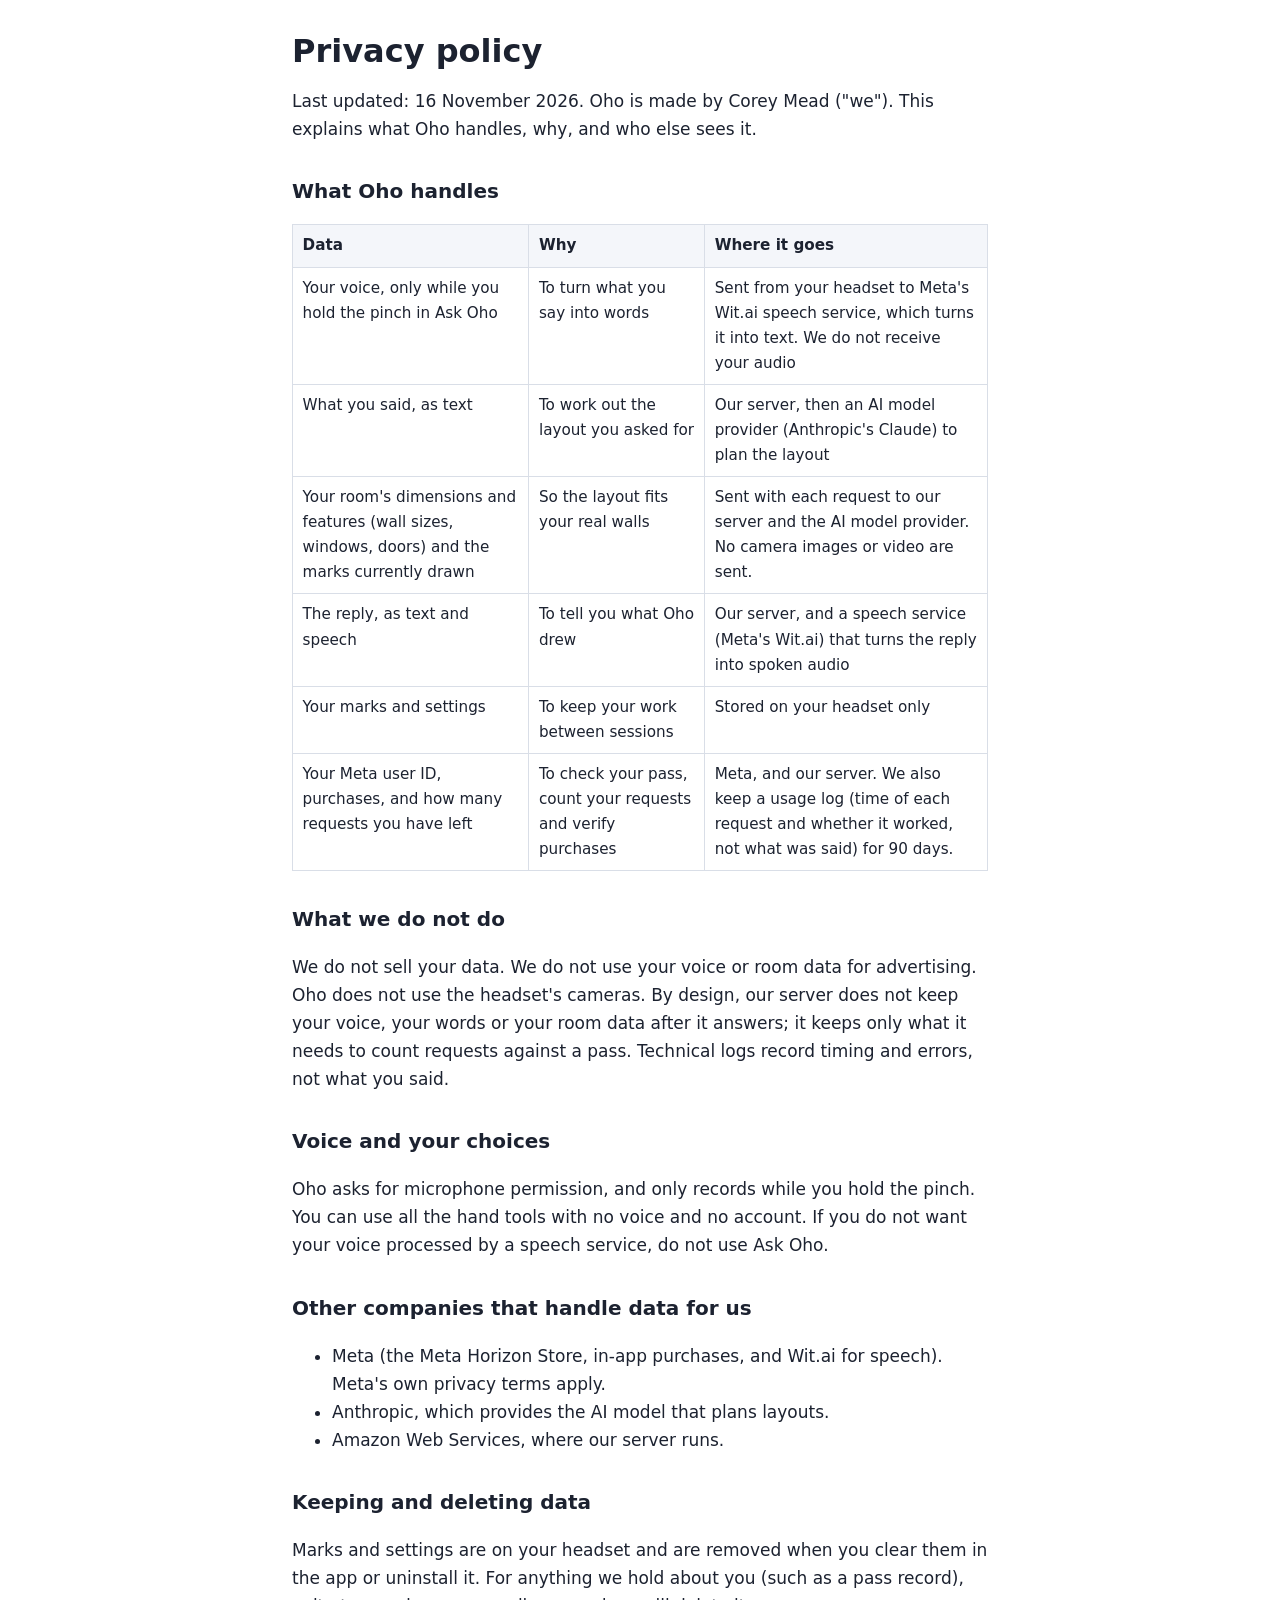
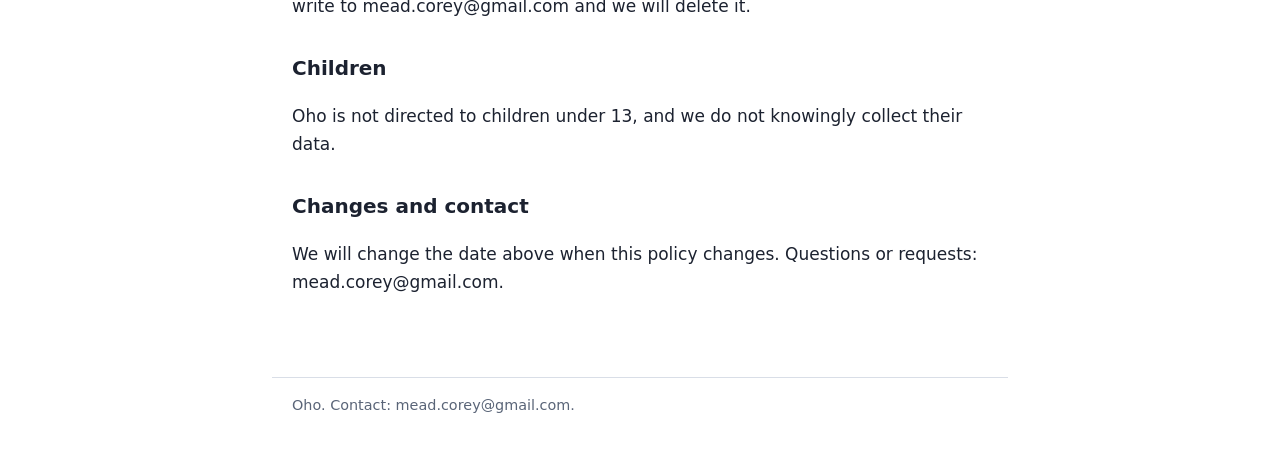
==== privacy.html @ ffb927c7 "Oho privacy policy" ====
<!doctype html>
<html lang="en">
<head>
<meta charset="utf-8">
<meta name="viewport" content="width=device-width, initial-scale=1">
<title>Oho privacy policy</title>
<link rel="stylesheet" href="style.css">
</head>
<body>
<main>
<h1>Privacy policy</h1>
<p>Last updated: 16 November 2026. Oho is made by Corey Mead ("we"). This explains what Oho handles, why, and who else sees it.</p>

<h2>What Oho handles</h2>
<table>
<tr><th>Data</th><th>Why</th><th>Where it goes</th></tr>
<tr><td>Your voice, only while you hold the pinch in Ask Oho</td><td>To turn what you say into words</td><td>Sent from your headset to Meta's Wit.ai speech service, which turns it into text. We do not receive your audio</td></tr>
<tr><td>What you said, as text</td><td>To work out the layout you asked for</td><td>Our server, then an AI model provider (Anthropic's Claude) to plan the layout</td></tr>
<tr><td>Your room's dimensions and features (wall sizes, windows, doors) and the marks currently drawn</td><td>So the layout fits your real walls</td><td>Sent with each request to our server and the AI model provider. No camera images or video are sent.</td></tr>
<tr><td>The reply, as text and speech</td><td>To tell you what Oho drew</td><td>Our server, and a speech service (Meta's Wit.ai) that turns the reply into spoken audio</td></tr>
<tr><td>Your marks and settings</td><td>To keep your work between sessions</td><td>Stored on your headset only</td></tr>
<tr><td>Your Meta user ID, purchases, and how many requests you have left</td><td>To check your pass, count your requests and verify purchases</td><td>Meta, and our server. We also keep a usage log (time of each request and whether it worked, not what was said) for 90 days.</td></tr>
</table>

<h2>What we do not do</h2>
<p>We do not sell your data. We do not use your voice or room data for advertising. Oho does not use the headset's cameras. By design, our server does not keep your voice, your words or your room data after it answers; it keeps only what it needs to count requests against a pass. Technical logs record timing and errors, not what you said.</p>

<h2>Voice and your choices</h2>
<p>Oho asks for microphone permission, and only records while you hold the pinch. You can use all the hand tools with no voice and no account. If you do not want your voice processed by a speech service, do not use Ask Oho.</p>

<h2>Other companies that handle data for us</h2>
<ul>
<li>Meta (the Meta Horizon Store, in-app purchases, and Wit.ai for speech). Meta's own privacy terms apply.</li>
<li>Anthropic, which provides the AI model that plans layouts.</li>
<li>Amazon Web Services, where our server runs.</li>
</ul>

<h2>Keeping and deleting data</h2>
<p>Marks and settings are on your headset and are removed when you clear them in the app or uninstall it. For anything we hold about you (such as a pass record), write to mead.corey@gmail.com and we will delete it.</p>

<h2>Children</h2>
<p>Oho is not directed to children under 13, and we do not knowingly collect their data.</p>

<h2>Changes and contact</h2>
<p>We will change the date above when this policy changes. Questions or requests: mead.corey@gmail.com.</p>
</main>
<footer>Oho. Contact: mead.corey@gmail.com.</footer>
</body>
</html>
---- style.css ----
/* Oho site. Plain CSS, light and dark. */
:root { --bg:#ffffff; --text:#1c2230; --muted:#5a6578; --accent:#0a6f83; --rule:#d9dee7; --card:#f4f6fa; --warn:#fff4d6; --warn-text:#5c4300; }
@media (prefers-color-scheme: dark) { :root { --bg:#10141c; --text:#e8ecf3; --muted:#a3adbf; --accent:#4fc3d9; --rule:#2a3140; --card:#181e29; --warn:#3a2f10; --warn-text:#f3d98a; } }
* { box-sizing: border-box; }
body { margin:0; background:var(--bg); color:var(--text); font:17px/1.65 system-ui,-apple-system,"Segoe UI",Roboto,sans-serif; }
header, main, footer { max-width: 46rem; margin: 0 auto; padding: 0 1.25rem; }
header { padding-top: 1.5rem; display:flex; gap:1.25rem; align-items:baseline; flex-wrap:wrap; }
header a.brand { font-weight:700; font-size:1.35rem; color:var(--text); text-decoration:none; }
nav a { color:var(--muted); text-decoration:none; margin-right:1rem; }
nav a:hover, nav a[aria-current] { color:var(--accent); }
main { padding-bottom: 2rem; }
h1 { font-size:2rem; line-height:1.2; margin:2rem 0 .5rem; }
h2 { font-size:1.25rem; margin:2rem 0 .25rem; }
a { color:var(--accent); }
table { border-collapse:collapse; width:100%; margin:1rem 0; font-size:.95rem; }
th, td { border:1px solid var(--rule); padding:.5rem .6rem; text-align:left; vertical-align:top; }
th { background:var(--card); }
.lead { font-size:1.2rem; color:var(--muted); }
.draft { background:var(--warn); color:var(--warn-text); padding:.75rem 1rem; border-radius:8px; margin:1.25rem 0; }
.card { background:var(--card); border:1px solid var(--rule); border-radius:12px; padding:1rem 1.25rem; margin:1rem 0; }
footer { border-top:1px solid var(--rule); margin-top:2rem; padding-top:1rem; padding-bottom:2rem; color:var(--muted); font-size:.9rem; }
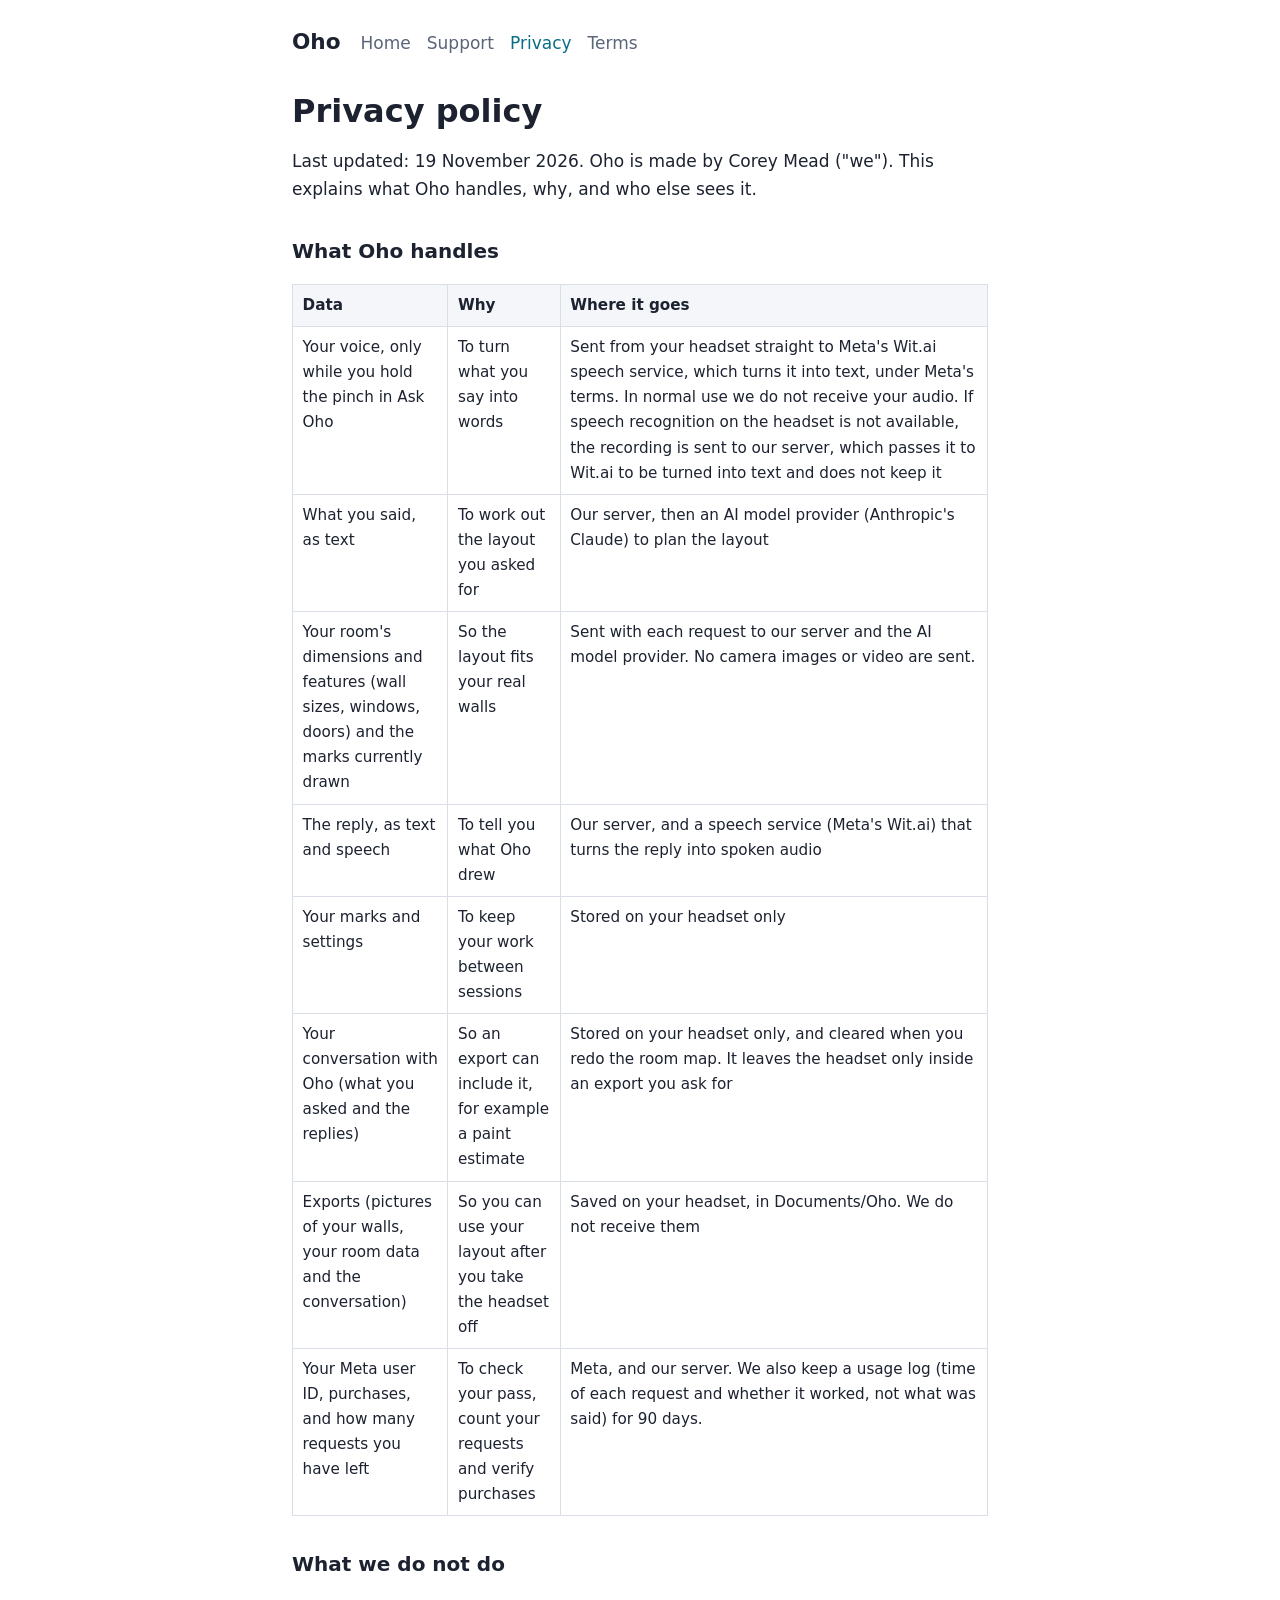
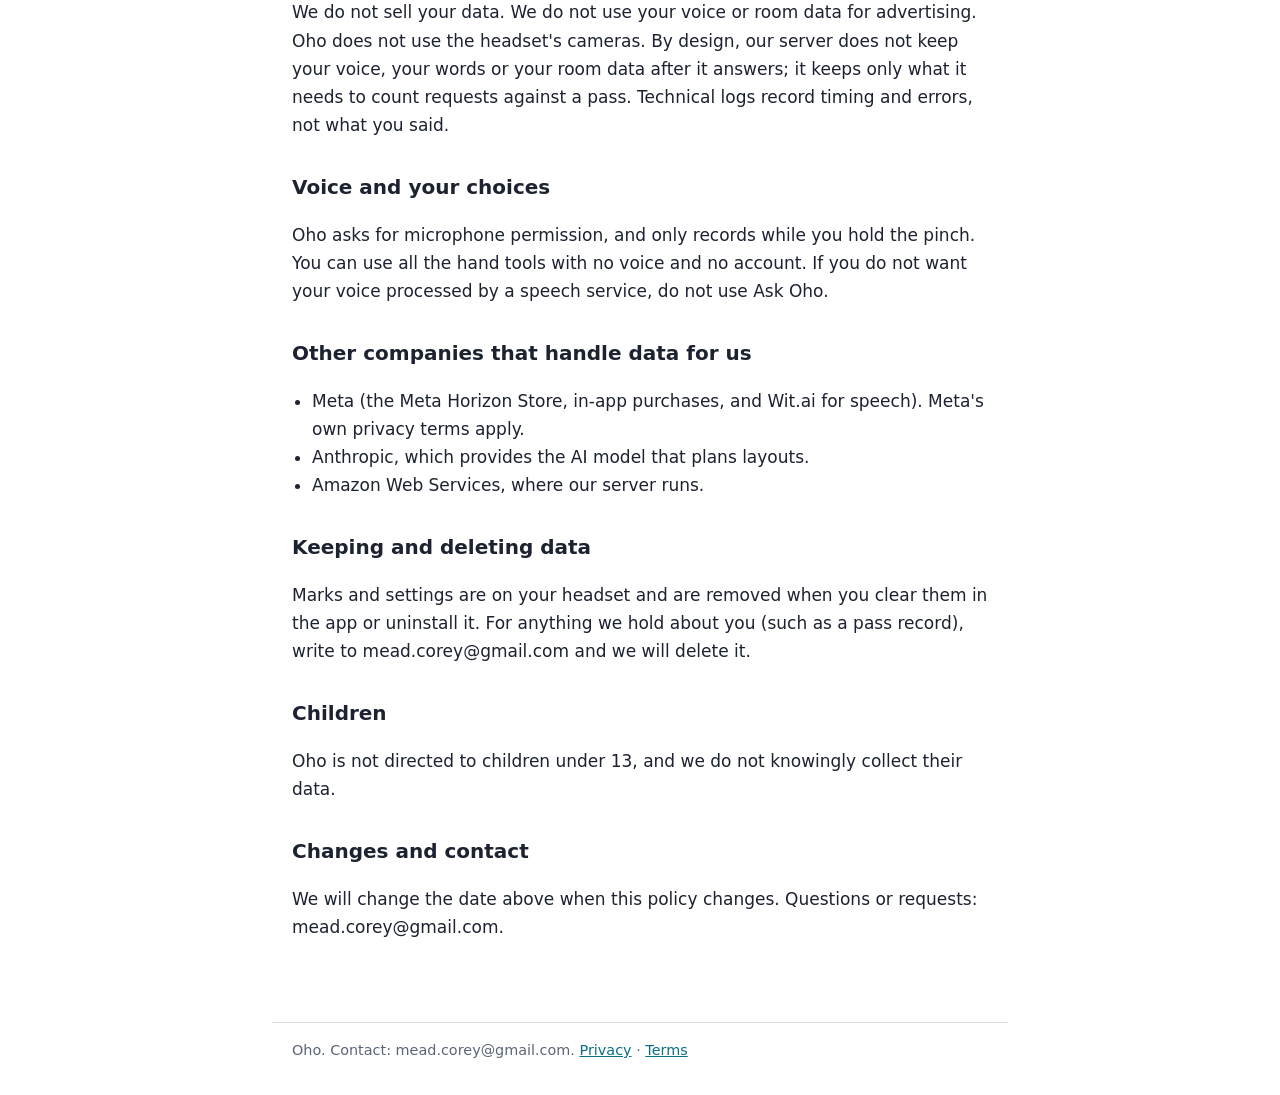
==== commit ea2384c0: "Listing home page, support and terms; updated privacy policy Co-Authored-By: Claude Sonnet 5.5 <nore" ====
--- a/privacy.html
+++ b/privacy.html
@@ -7,18 +7,21 @@
 <link rel="stylesheet" href="style.css">
 </head>
 <body>
+<header><a class="brand" href="index.html">Oho</a><nav><a href="index.html">Home</a><a href="support.html">Support</a><a href="privacy.html" aria-current="page">Privacy</a><a href="terms.html">Terms</a></nav></header>
 <main>
 <h1>Privacy policy</h1>
-<p>Last updated: 16 November 2026. Oho is made by Corey Mead ("we"). This explains what Oho handles, why, and who else sees it.</p>
+<p>Last updated: 19 November 2026. Oho is made by Corey Mead ("we"). This explains what Oho handles, why, and who else sees it.</p>
 
 <h2>What Oho handles</h2>
 <table>
 <tr><th>Data</th><th>Why</th><th>Where it goes</th></tr>
-<tr><td>Your voice, only while you hold the pinch in Ask Oho</td><td>To turn what you say into words</td><td>Sent from your headset to Meta's Wit.ai speech service, which turns it into text. We do not receive your audio</td></tr>
+<tr><td>Your voice, only while you hold the pinch in Ask Oho</td><td>To turn what you say into words</td><td>Sent from your headset straight to Meta's Wit.ai speech service, which turns it into text, under Meta's terms. In normal use we do not receive your audio. If speech recognition on the headset is not available, the recording is sent to our server, which passes it to Wit.ai to be turned into text and does not keep it</td></tr>
 <tr><td>What you said, as text</td><td>To work out the layout you asked for</td><td>Our server, then an AI model provider (Anthropic's Claude) to plan the layout</td></tr>
 <tr><td>Your room's dimensions and features (wall sizes, windows, doors) and the marks currently drawn</td><td>So the layout fits your real walls</td><td>Sent with each request to our server and the AI model provider. No camera images or video are sent.</td></tr>
 <tr><td>The reply, as text and speech</td><td>To tell you what Oho drew</td><td>Our server, and a speech service (Meta's Wit.ai) that turns the reply into spoken audio</td></tr>
 <tr><td>Your marks and settings</td><td>To keep your work between sessions</td><td>Stored on your headset only</td></tr>
+<tr><td>Your conversation with Oho (what you asked and the replies)</td><td>So an export can include it, for example a paint estimate</td><td>Stored on your headset only, and cleared when you redo the room map. It leaves the headset only inside an export you ask for</td></tr>
+<tr><td>Exports (pictures of your walls, your room data and the conversation)</td><td>So you can use your layout after you take the headset off</td><td>Saved on your headset, in Documents/Oho. We do not receive them</td></tr>
 <tr><td>Your Meta user ID, purchases, and how many requests you have left</td><td>To check your pass, count your requests and verify purchases</td><td>Meta, and our server. We also keep a usage log (time of each request and whether it worked, not what was said) for 90 days.</td></tr>
 </table>
 
@@ -44,6 +47,6 @@
 <h2>Changes and contact</h2>
 <p>We will change the date above when this policy changes. Questions or requests: mead.corey@gmail.com.</p>
 </main>
-<footer>Oho. Contact: mead.corey@gmail.com.</footer>
+<footer>Oho. Contact: mead.corey@gmail.com. <a href="privacy.html">Privacy</a> &middot; <a href="terms.html">Terms</a></footer>
 </body>
 </html>
--- a/style.css
+++ b/style.css
@@ -19,3 +19,8 @@
 .draft { background:var(--warn); color:var(--warn-text); padding:.75rem 1rem; border-radius:8px; margin:1.25rem 0; }
 .card { background:var(--card); border:1px solid var(--rule); border-radius:12px; padding:1rem 1.25rem; margin:1rem 0; }
 footer { border-top:1px solid var(--rule); margin-top:2rem; padding-top:1rem; padding-bottom:2rem; color:var(--muted); font-size:.9rem; }
+
+.hero { width:100%; height:auto; border-radius:12px; margin-top:1.25rem; }
+ul { padding-left:1.25rem; }
+.card ul { margin:.4rem 0 0; }
+main, header, footer { overflow-wrap:anywhere; }
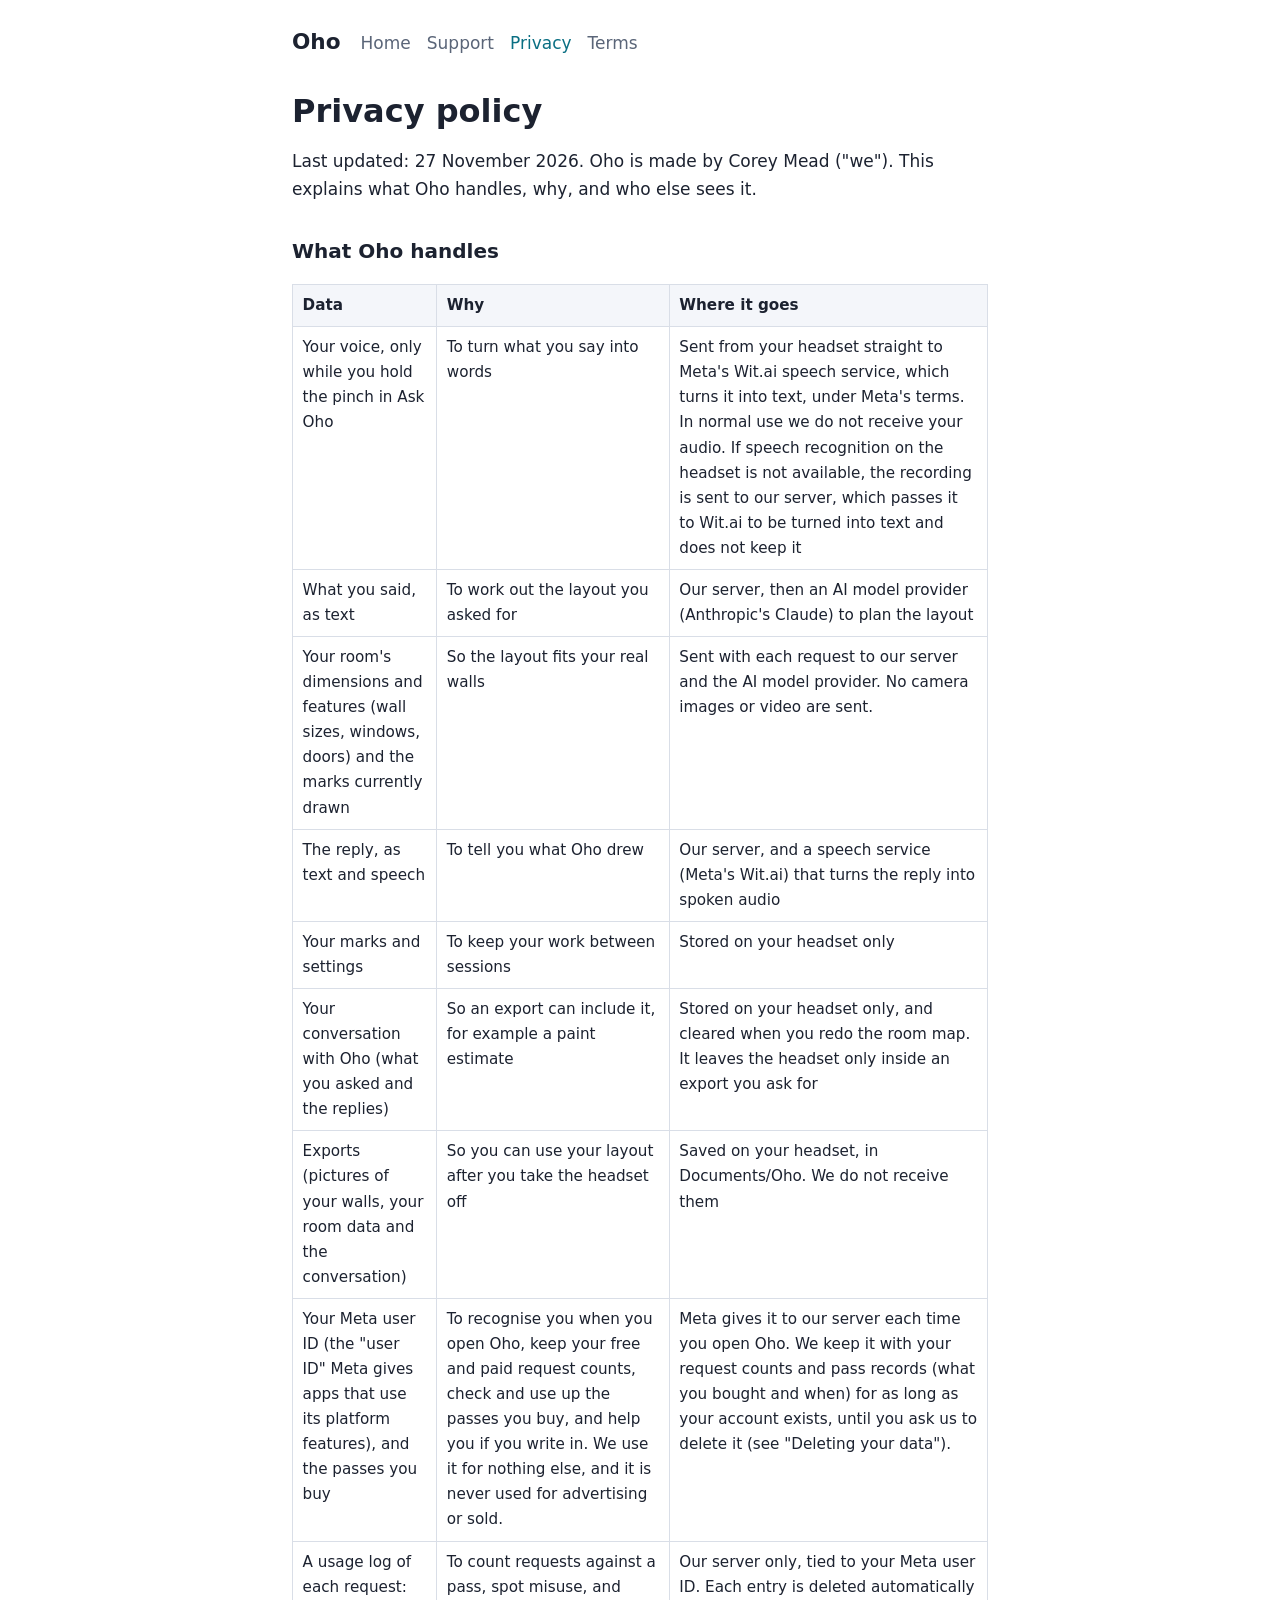
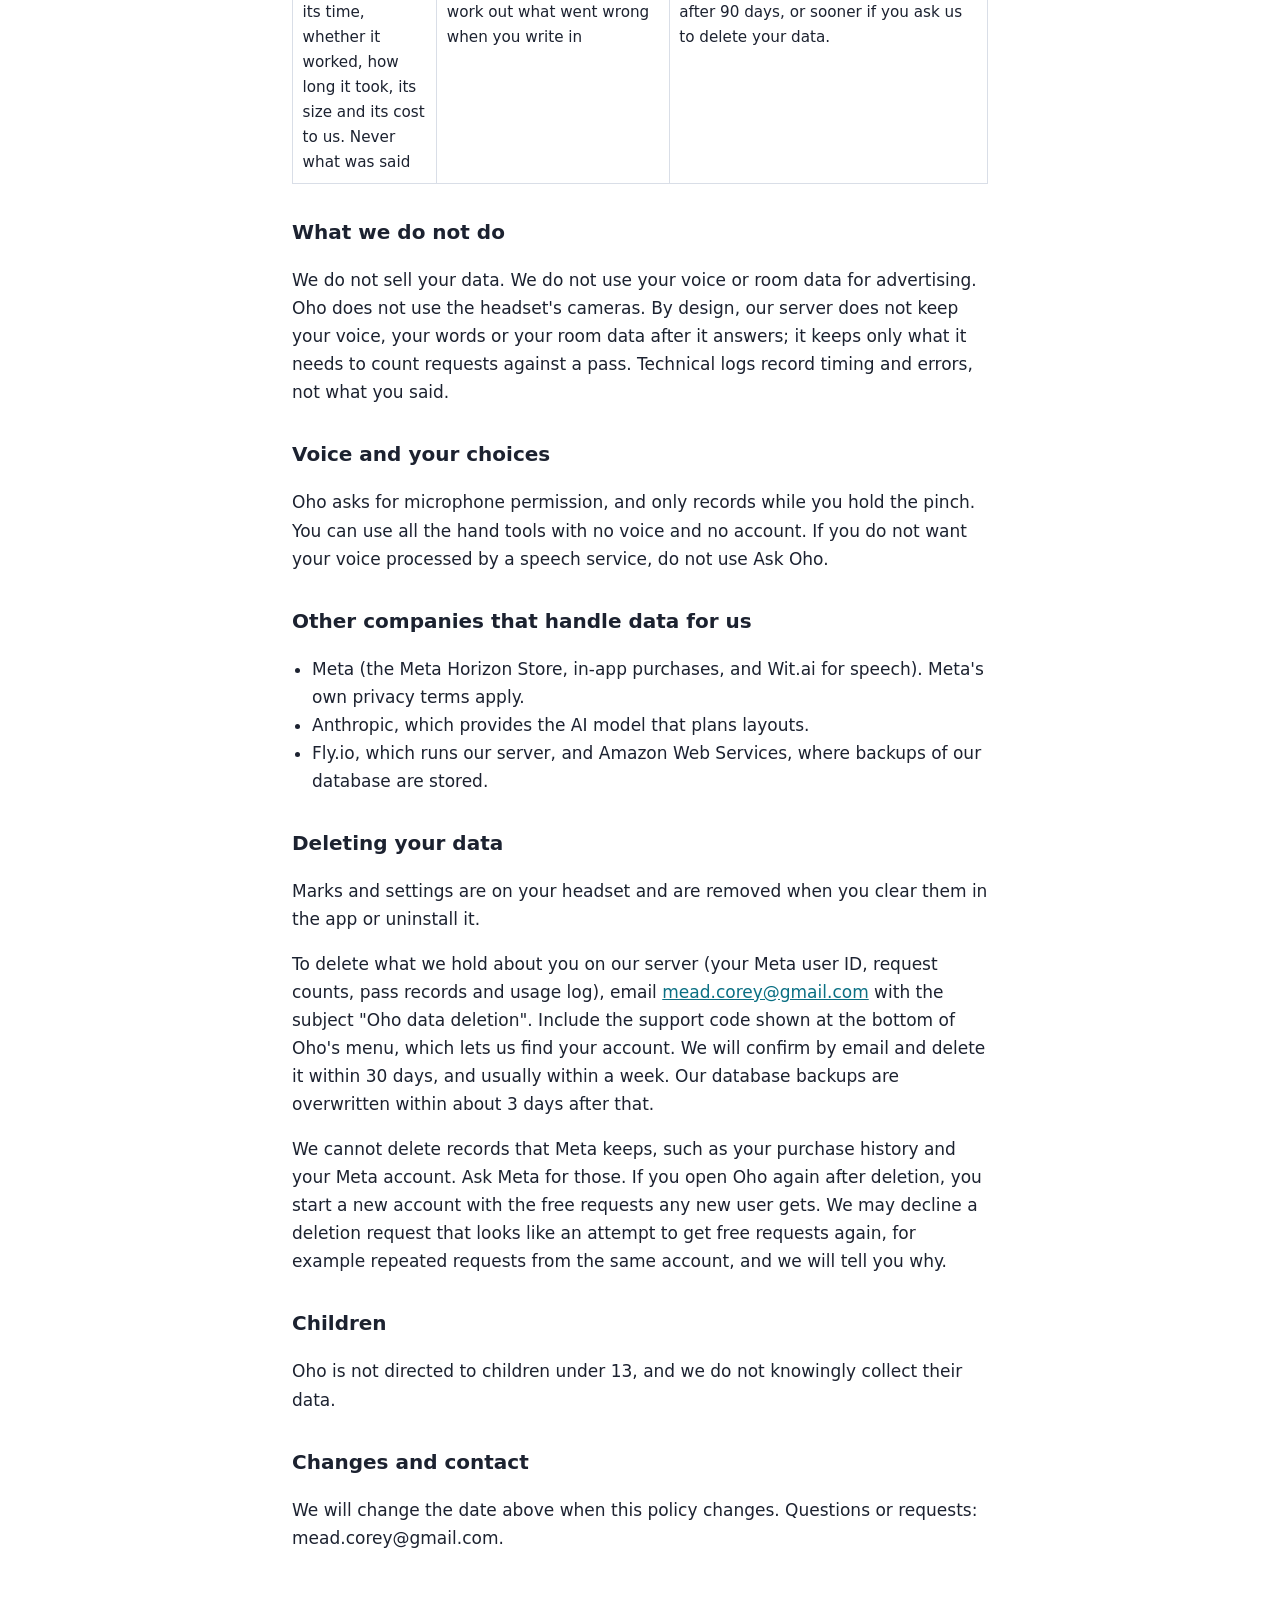
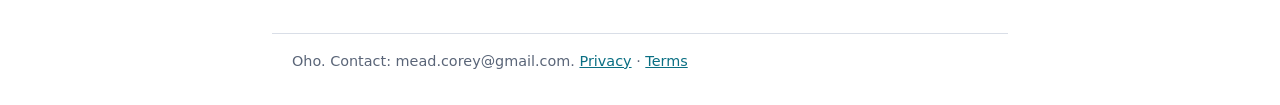
==== commit be9d772b: "Privacy policy: Meta user ID, usage log, deletion request process, hosting Co-Authored-By: Claude So" ====
--- a/privacy.html
+++ b/privacy.html
@@ -10,7 +10,7 @@
 <header><a class="brand" href="index.html">Oho</a><nav><a href="index.html">Home</a><a href="support.html">Support</a><a href="privacy.html" aria-current="page">Privacy</a><a href="terms.html">Terms</a></nav></header>
 <main>
 <h1>Privacy policy</h1>
-<p>Last updated: 19 November 2026. Oho is made by Corey Mead ("we"). This explains what Oho handles, why, and who else sees it.</p>
+<p>Last updated: 27 November 2026. Oho is made by Corey Mead ("we"). This explains what Oho handles, why, and who else sees it.</p>
 
 <h2>What Oho handles</h2>
 <table>
@@ -22,7 +22,8 @@
 <tr><td>Your marks and settings</td><td>To keep your work between sessions</td><td>Stored on your headset only</td></tr>
 <tr><td>Your conversation with Oho (what you asked and the replies)</td><td>So an export can include it, for example a paint estimate</td><td>Stored on your headset only, and cleared when you redo the room map. It leaves the headset only inside an export you ask for</td></tr>
 <tr><td>Exports (pictures of your walls, your room data and the conversation)</td><td>So you can use your layout after you take the headset off</td><td>Saved on your headset, in Documents/Oho. We do not receive them</td></tr>
-<tr><td>Your Meta user ID, purchases, and how many requests you have left</td><td>To check your pass, count your requests and verify purchases</td><td>Meta, and our server. We also keep a usage log (time of each request and whether it worked, not what was said) for 90 days.</td></tr>
+<tr><td>Your Meta user ID (the "user ID" Meta gives apps that use its platform features), and the passes you buy</td><td>To recognise you when you open Oho, keep your free and paid request counts, check and use up the passes you buy, and help you if you write in. We use it for nothing else, and it is never used for advertising or sold.</td><td>Meta gives it to our server each time you open Oho. We keep it with your request counts and pass records (what you bought and when) for as long as your account exists, until you ask us to delete it (see "Deleting your data").</td></tr>
+<tr><td>A usage log of each request: its time, whether it worked, how long it took, its size and its cost to us. Never what was said</td><td>To count requests against a pass, spot misuse, and work out what went wrong when you write in</td><td>Our server only, tied to your Meta user ID. Each entry is deleted automatically after 90 days, or sooner if you ask us to delete your data.</td></tr>
 </table>
 
 <h2>What we do not do</h2>
@@ -35,11 +36,13 @@
 <ul>
 <li>Meta (the Meta Horizon Store, in-app purchases, and Wit.ai for speech). Meta's own privacy terms apply.</li>
 <li>Anthropic, which provides the AI model that plans layouts.</li>
-<li>Amazon Web Services, where our server runs.</li>
+<li>Fly.io, which runs our server, and Amazon Web Services, where backups of our database are stored.</li>
 </ul>
 
-<h2>Keeping and deleting data</h2>
-<p>Marks and settings are on your headset and are removed when you clear them in the app or uninstall it. For anything we hold about you (such as a pass record), write to mead.corey@gmail.com and we will delete it.</p>
+<h2>Deleting your data</h2>
+<p>Marks and settings are on your headset and are removed when you clear them in the app or uninstall it.</p>
+<p>To delete what we hold about you on our server (your Meta user ID, request counts, pass records and usage log), email <a href="mailto:mead.corey@gmail.com?subject=Oho%20data%20deletion">mead.corey@gmail.com</a> with the subject "Oho data deletion". Include the support code shown at the bottom of Oho's menu, which lets us find your account. We will confirm by email and delete it within 30 days, and usually within a week. Our database backups are overwritten within about 3 days after that.</p>
+<p>We cannot delete records that Meta keeps, such as your purchase history and your Meta account. Ask Meta for those. If you open Oho again after deletion, you start a new account with the free requests any new user gets. We may decline a deletion request that looks like an attempt to get free requests again, for example repeated requests from the same account, and we will tell you why.</p>
 
 <h2>Children</h2>
 <p>Oho is not directed to children under 13, and we do not knowingly collect their data.</p>
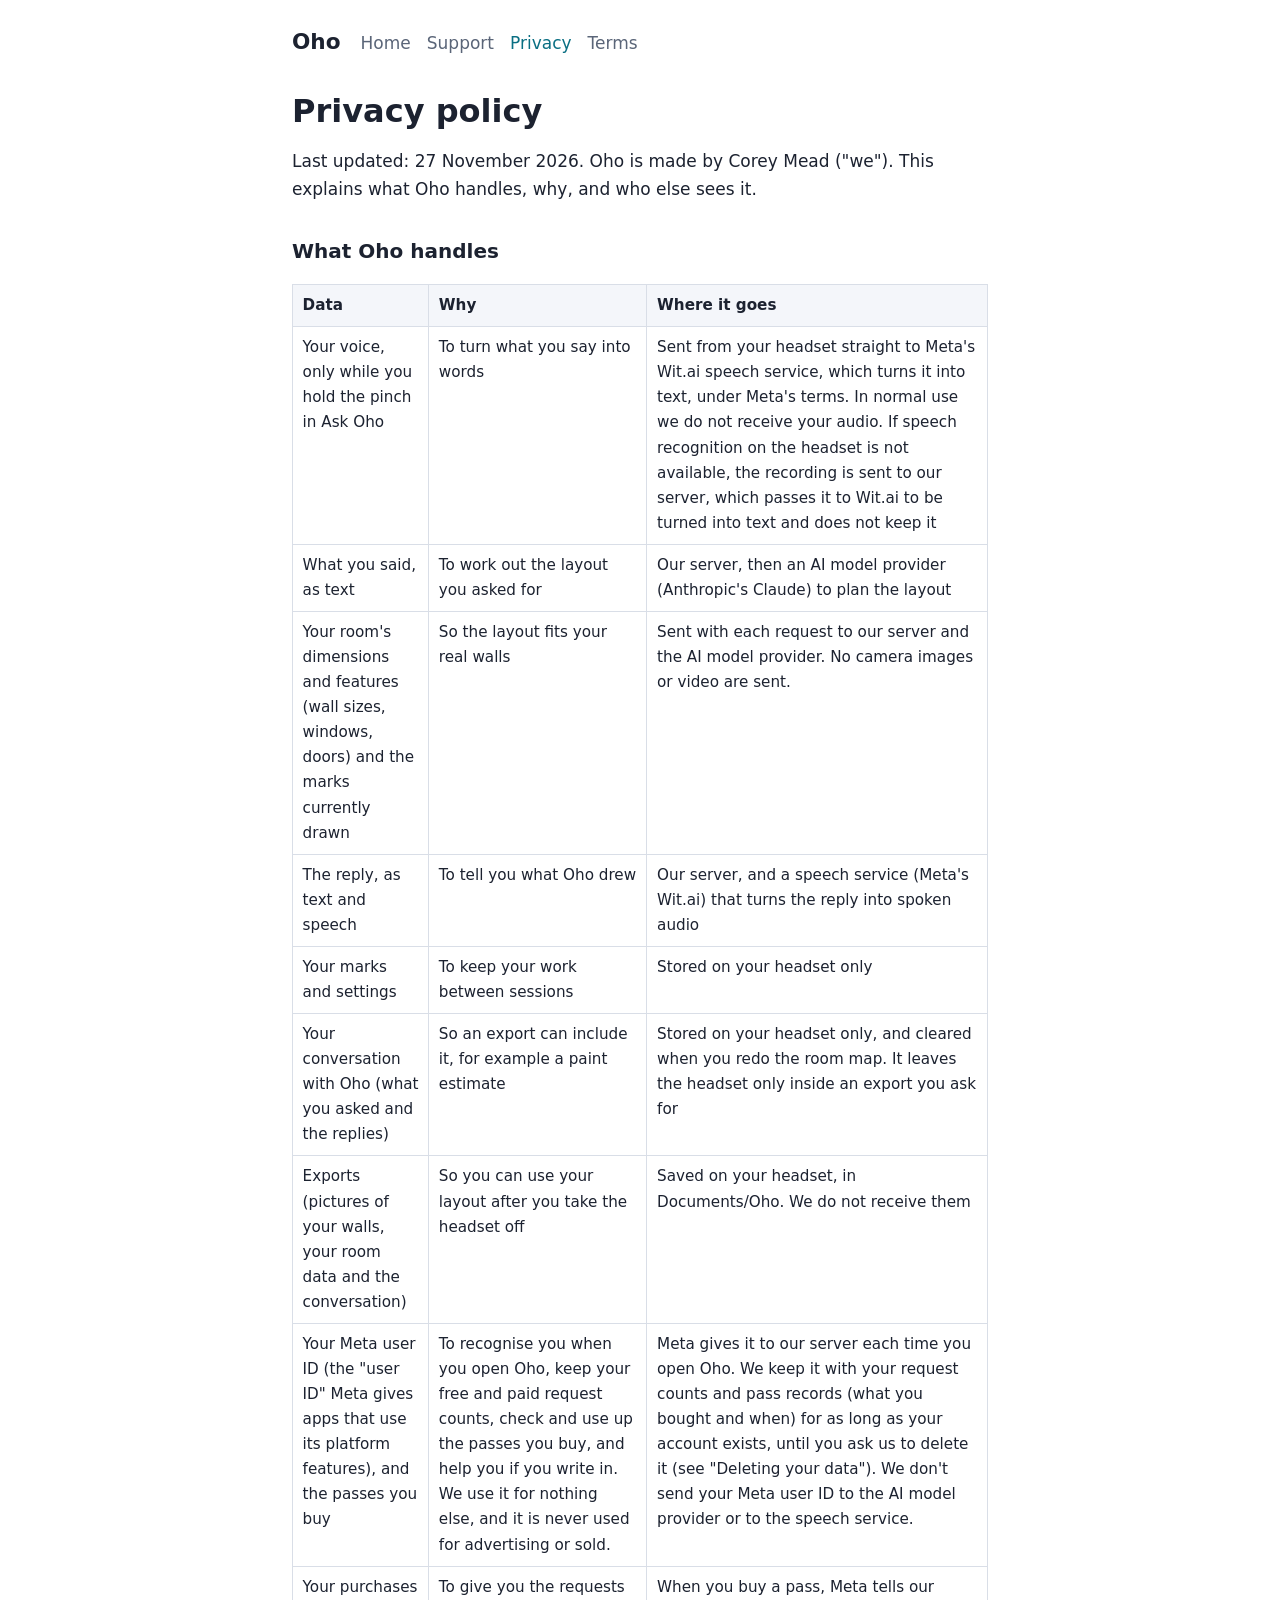
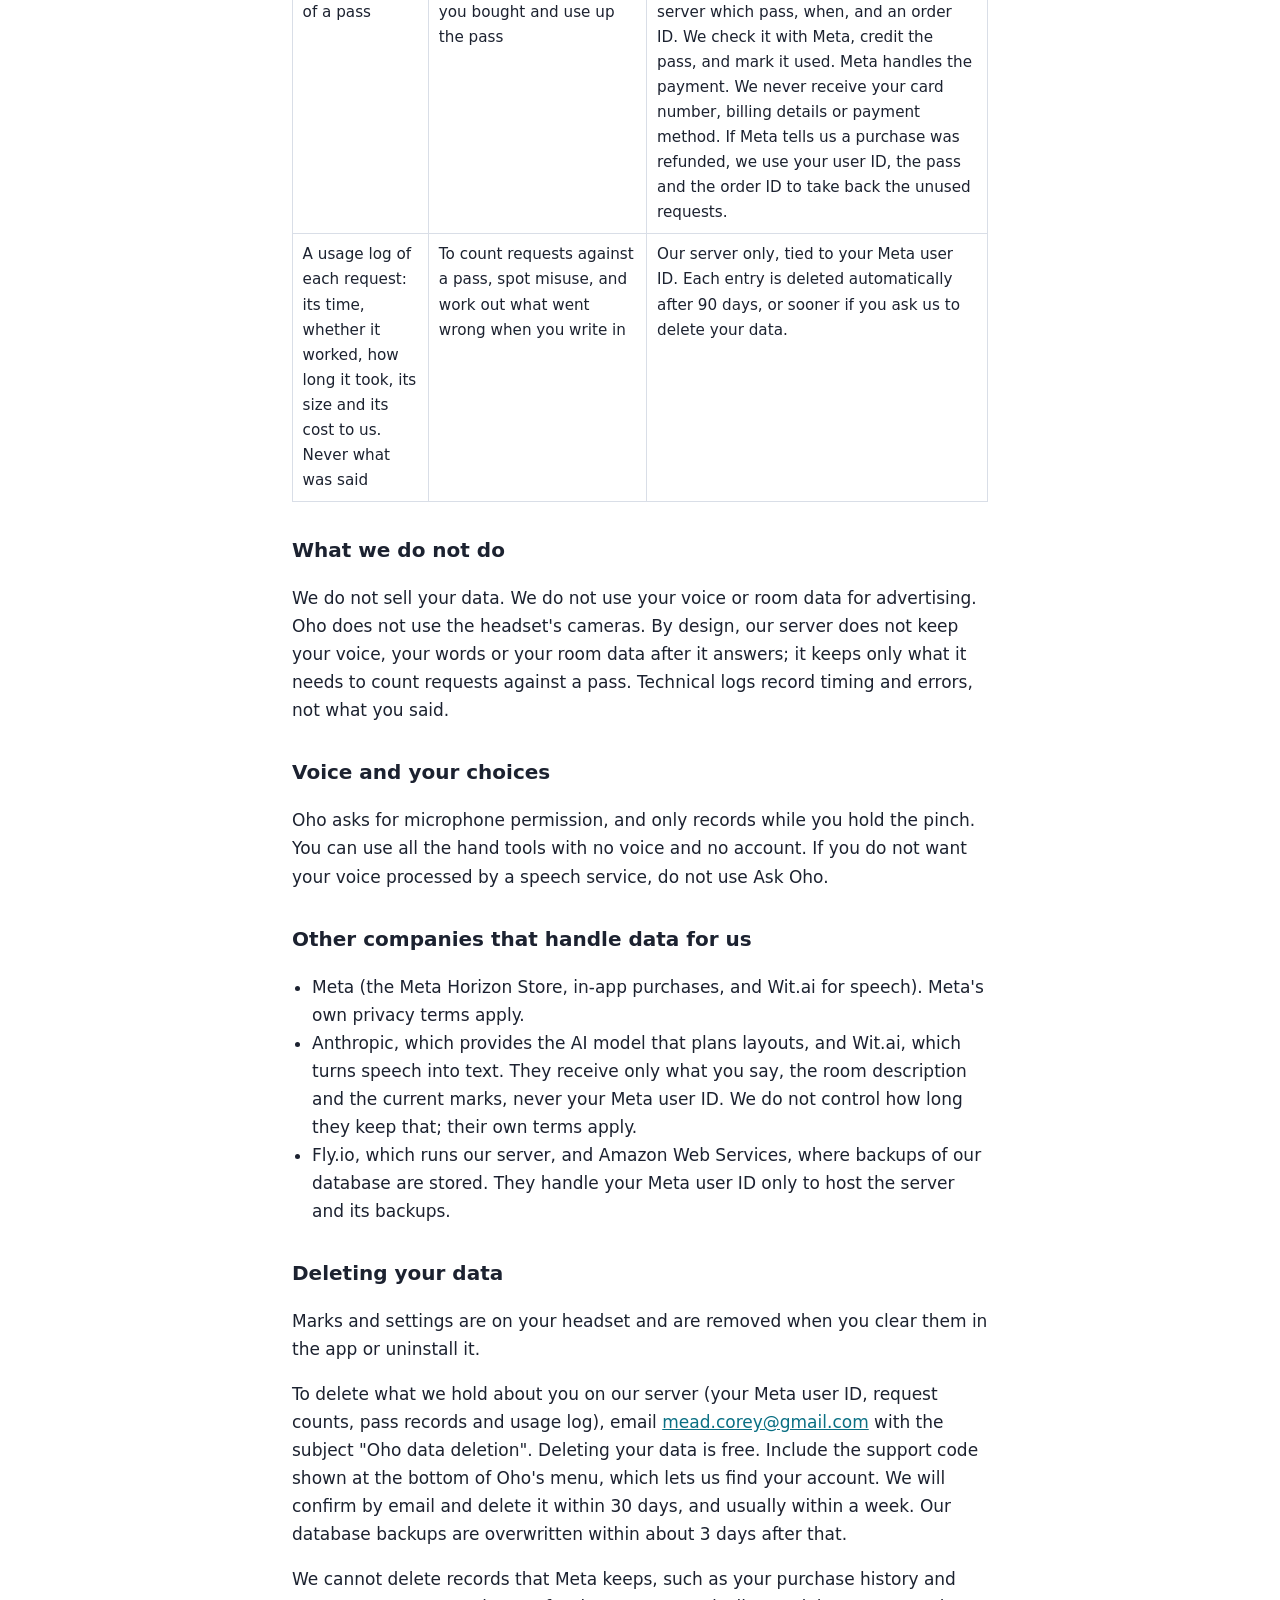
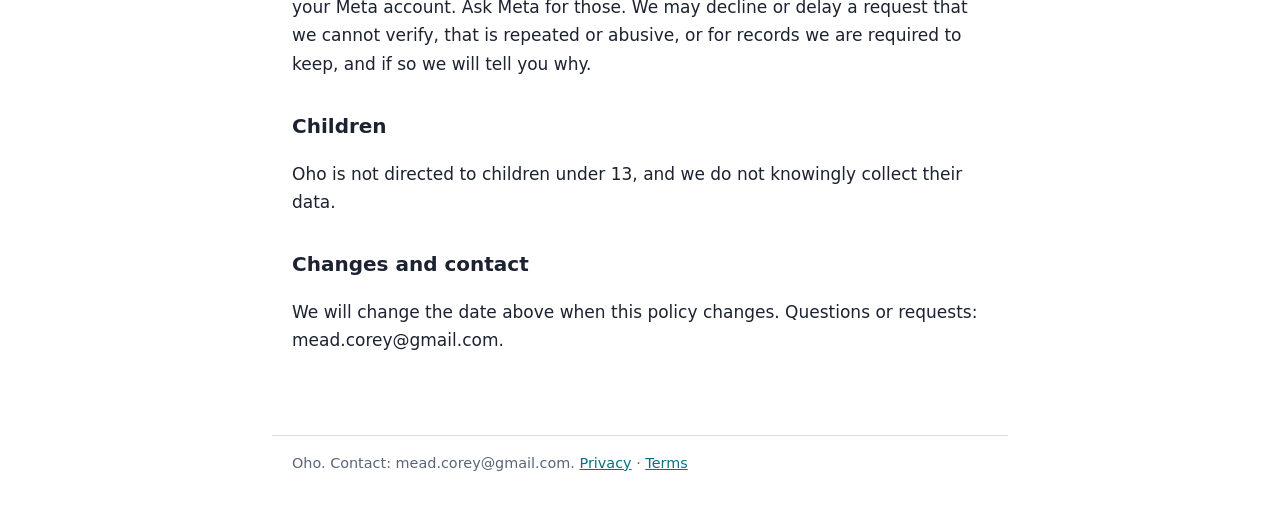
==== commit bdcc4387: "Privacy policy: purchases, providers and hosting roles, deletion is free Co-Authored-By: Claude Sonn" ====
--- a/privacy.html
+++ b/privacy.html
@@ -22,7 +22,8 @@
 <tr><td>Your marks and settings</td><td>To keep your work between sessions</td><td>Stored on your headset only</td></tr>
 <tr><td>Your conversation with Oho (what you asked and the replies)</td><td>So an export can include it, for example a paint estimate</td><td>Stored on your headset only, and cleared when you redo the room map. It leaves the headset only inside an export you ask for</td></tr>
 <tr><td>Exports (pictures of your walls, your room data and the conversation)</td><td>So you can use your layout after you take the headset off</td><td>Saved on your headset, in Documents/Oho. We do not receive them</td></tr>
-<tr><td>Your Meta user ID (the "user ID" Meta gives apps that use its platform features), and the passes you buy</td><td>To recognise you when you open Oho, keep your free and paid request counts, check and use up the passes you buy, and help you if you write in. We use it for nothing else, and it is never used for advertising or sold.</td><td>Meta gives it to our server each time you open Oho. We keep it with your request counts and pass records (what you bought and when) for as long as your account exists, until you ask us to delete it (see "Deleting your data").</td></tr>
+<tr><td>Your Meta user ID (the "user ID" Meta gives apps that use its platform features), and the passes you buy</td><td>To recognise you when you open Oho, keep your free and paid request counts, check and use up the passes you buy, and help you if you write in. We use it for nothing else, and it is never used for advertising or sold.</td><td>Meta gives it to our server each time you open Oho. We keep it with your request counts and pass records (what you bought and when) for as long as your account exists, until you ask us to delete it (see "Deleting your data"). We don't send your Meta user ID to the AI model provider or to the speech service.</td></tr>
+<tr><td>Your purchases of a pass</td><td>To give you the requests you bought and use up the pass</td><td>When you buy a pass, Meta tells our server which pass, when, and an order ID. We check it with Meta, credit the pass, and mark it used. Meta handles the payment. We never receive your card number, billing details or payment method. If Meta tells us a purchase was refunded, we use your user ID, the pass and the order ID to take back the unused requests.</td></tr>
 <tr><td>A usage log of each request: its time, whether it worked, how long it took, its size and its cost to us. Never what was said</td><td>To count requests against a pass, spot misuse, and work out what went wrong when you write in</td><td>Our server only, tied to your Meta user ID. Each entry is deleted automatically after 90 days, or sooner if you ask us to delete your data.</td></tr>
 </table>
 
@@ -35,14 +36,14 @@
 <h2>Other companies that handle data for us</h2>
 <ul>
 <li>Meta (the Meta Horizon Store, in-app purchases, and Wit.ai for speech). Meta's own privacy terms apply.</li>
-<li>Anthropic, which provides the AI model that plans layouts.</li>
-<li>Fly.io, which runs our server, and Amazon Web Services, where backups of our database are stored.</li>
+<li>Anthropic, which provides the AI model that plans layouts, and Wit.ai, which turns speech into text. They receive only what you say, the room description and the current marks, never your Meta user ID. We do not control how long they keep that; their own terms apply.</li>
+<li>Fly.io, which runs our server, and Amazon Web Services, where backups of our database are stored. They handle your Meta user ID only to host the server and its backups.</li>
 </ul>
 
 <h2>Deleting your data</h2>
 <p>Marks and settings are on your headset and are removed when you clear them in the app or uninstall it.</p>
-<p>To delete what we hold about you on our server (your Meta user ID, request counts, pass records and usage log), email <a href="mailto:mead.corey@gmail.com?subject=Oho%20data%20deletion">mead.corey@gmail.com</a> with the subject "Oho data deletion". Include the support code shown at the bottom of Oho's menu, which lets us find your account. We will confirm by email and delete it within 30 days, and usually within a week. Our database backups are overwritten within about 3 days after that.</p>
-<p>We cannot delete records that Meta keeps, such as your purchase history and your Meta account. Ask Meta for those. If you open Oho again after deletion, you start a new account with the free requests any new user gets. We may decline a deletion request that looks like an attempt to get free requests again, for example repeated requests from the same account, and we will tell you why.</p>
+<p>To delete what we hold about you on our server (your Meta user ID, request counts, pass records and usage log), email <a href="mailto:mead.corey@gmail.com?subject=Oho%20data%20deletion">mead.corey@gmail.com</a> with the subject "Oho data deletion". Deleting your data is free. Include the support code shown at the bottom of Oho's menu, which lets us find your account. We will confirm by email and delete it within 30 days, and usually within a week. Our database backups are overwritten within about 3 days after that.</p>
+<p>We cannot delete records that Meta keeps, such as your purchase history and your Meta account. Ask Meta for those. We may decline or delay a request that we cannot verify, that is repeated or abusive, or for records we are required to keep, and if so we will tell you why.</p>
 
 <h2>Children</h2>
 <p>Oho is not directed to children under 13, and we do not knowingly collect their data.</p>
